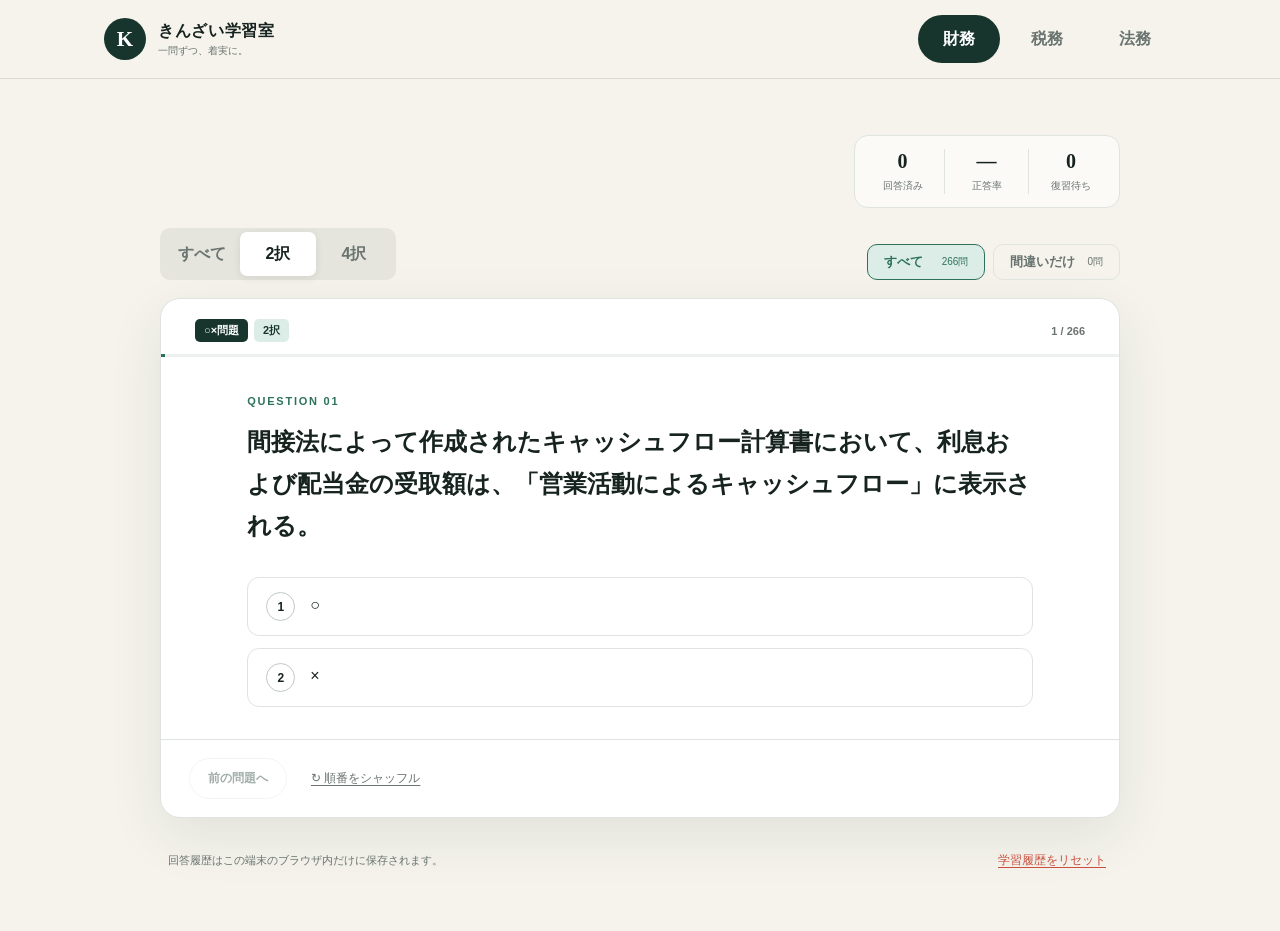
==== quiz.html @ 92961d1e "fix: some improvements" ====
<!doctype html>
<html lang="ja">
<head>
  <meta charset="utf-8">
  <meta name="viewport" content="width=device-width, initial-scale=1, viewport-fit=cover">
  <meta name="theme-color" content="#17352d">
  <meta name="description" content="財務・税務・法務を一問一答で学べる問題演習サイト">
  <title>きんざい学習室</title>
  <link rel="stylesheet" href="docs/styles.css">
</head>
<body>
  <header class="site-header">
    <div class="header-inner">
      <a class="brand" href="index.html" aria-label="トップページに戻る">
        <span class="brand-mark">K</span>
        <span><strong>きんざい学習室</strong><small>一問ずつ、着実に。</small></span>
      </a>
      <nav class="subjects" aria-label="科目を選択">
        <button class="subject active" data-subject="財務">財務</button>
        <button class="subject" data-subject="税務">税務</button>
        <button class="subject" data-subject="法務">法務</button>
      </nav>
    </div>
  </header>

  <main class="page-shell">
    <section class="study-header" aria-label="学習状況">
      <div class="summary" aria-label="学習状況">
        <div><strong id="answered-count">0</strong><span>回答済み</span></div>
        <div><strong id="accuracy">—</strong><span>正答率</span></div>
        <div><strong id="wrong-count">0</strong><span>復習待ち</span></div>
      </div>
    </section>

    <section class="toolbar" aria-label="出題設定">
      <fieldset>
        <legend class="visually-hidden">出題形式</legend>
        <div class="segmented">
          <button class="format" data-format="all" aria-pressed="false">すべて</button>
          <button class="format active" data-format="2" aria-pressed="true">2択</button>
          <button class="format" data-format="4" aria-pressed="false">4択</button>
        </div>
        <select id="format-select" class="format-select" aria-label="出題形式を選択">
          <option value="all">すべて</option>
          <option value="2" selected>2択</option>
          <option value="4">4択</option>
        </select>
      </fieldset>
      <div class="mode-actions">
        <button id="normal-mode" class="mode active" aria-pressed="true"><span>すべて</span><small id="all-total">0問</small></button>
        <button id="review-mode" class="mode" aria-pressed="false"><span>間違いだけ</span><small id="review-total">0問</small></button>
      </div>
    </section>

    <section id="quiz" class="quiz-card" aria-live="polite">
      <div class="quiz-topline">
        <div class="tags"><span id="type-tag" class="tag">○×問題</span><span id="format-tag" class="tag subtle">2択</span></div>
        <span id="progress-text">1 / 1</span>
      </div>
      <div class="progress-track" aria-hidden="true"><span id="progress-bar"></span></div>
      <div class="question-wrap">
        <p id="question-number" class="question-number">QUESTION 01</p>
        <h2 id="question-text"></h2>
        <div id="choices" class="choices" role="group" aria-label="選択肢"></div>
      </div>
      <div id="feedback" class="feedback" hidden>
        <div class="result-row"><p id="result-label" class="result-label"></p><span id="streak-tag" class="streak-tag" hidden></span></div>
        <p id="correct-answer" class="correct-answer"></p>
        <div class="explanation"><span>解説</span><p id="explanation-text"></p></div>
      </div>
      <div class="quiz-footer">
        <div class="footer-left">
          <button id="previous-button" class="secondary-button">前の問題へ</button>
          <button id="copy-question" class="copy-button" type="button" hidden>この問題をコピー</button>
          <button id="shuffle-button" class="text-button">↻ 順番をシャッフル</button>
        </div>
        <button id="next-button" class="primary-button" hidden>次の問題へ</button>
      </div>
    </section>

    <section id="empty-state" class="empty-state" hidden>
      <span class="empty-icon">✓</span>
      <h2>該当する問題はありません</h2>
      <p id="empty-message"></p>
      <button id="back-all" class="primary-button">すべての問題に戻る</button>
    </section>

    <footer class="page-footer">
      <p>回答履歴はこの端末のブラウザ内だけに保存されます。</p>
      <button id="reset-history" class="text-button danger">学習履歴をリセット</button>
    </footer>
  </main>
  <script src="docs/questions.js"></script>
  <script src="docs/app.js"></script>
</body>
</html>
---- docs/styles.css ----
:root{--ink:#17231f;--muted:#69736f;--forest:#17352d;--green:#2e725e;--mint:#dcece6;--cream:#f5f3ec;--paper:#fff;--line:#dfe4e1;--coral:#c9503f;--coral-bg:#fff0ed;--success:#197054;--success-bg:#e8f5ef;--shadow:0 18px 55px rgba(23,53,45,.09)}
*{box-sizing:border-box}html{scroll-behavior:smooth}body{margin:0;background:var(--cream);color:var(--ink);font-family:"Yu Gothic UI","Hiragino Sans",Meiryo,sans-serif;line-height:1.75;-webkit-font-smoothing:antialiased}.site-header{position:sticky;top:0;z-index:10;background:rgba(245,243,236,.94);border-bottom:1px solid rgba(23,53,45,.12);backdrop-filter:blur(12px)}.header-inner{max-width:1120px;margin:auto;min-height:78px;padding:12px 24px;display:flex;align-items:center;justify-content:space-between;gap:28px}.brand{color:inherit;text-decoration:none;display:flex;align-items:center;gap:12px;line-height:1.2}.brand-mark{display:grid;place-items:center;width:42px;height:42px;border-radius:50%;background:var(--forest);color:#fff;font:700 21px Georgia,serif}.brand strong{display:block;font-size:16px;letter-spacing:.04em}.brand small{display:block;color:var(--muted);font-size:10px;margin-top:4px}.subjects{display:flex;gap:6px}.subjects button,.segmented button{border:0;background:transparent;color:var(--muted);font:inherit;font-weight:700;cursor:pointer}.subjects button{padding:10px 25px;border-radius:999px}.subjects button.active{background:var(--forest);color:#fff}.page-shell{width:min(960px,calc(100% - 40px));margin:56px auto 28px}.study-header{display:flex;justify-content:space-between;align-items:end;gap:36px;margin-bottom:32px}.eyebrow{margin:0 0 5px;color:var(--green);font:700 11px/1.4 Arial,sans-serif;letter-spacing:.18em}.study-header h1{margin:0;font-family:"Yu Mincho","Hiragino Mincho ProN",serif;font-size:clamp(28px,4vw,43px);letter-spacing:.04em}.lead{margin:8px 0 0;color:var(--muted);font-size:14px}.summary{display:flex;flex:none;background:rgba(255,255,255,.6);border:1px solid var(--line);border-radius:14px;padding:13px 6px}.summary div{min-width:84px;text-align:center;border-right:1px solid var(--line);line-height:1.25}.summary div:last-child{border:0}.summary strong{display:block;font-size:20px;font-family:Georgia,serif}.summary span{font-size:10px;color:var(--muted)}.toolbar{display:flex;align-items:end;justify-content:space-between;margin-bottom:18px;gap:20px}.toolbar fieldset{border:0;padding:0;margin:0}.toolbar legend{font-size:11px;font-weight:700;color:var(--muted);margin-bottom:6px}.segmented{display:flex;padding:4px;background:#e5e5de;border-radius:10px}.segmented button{min-width:76px;padding:8px 14px;border-radius:7px}.segmented button.active{background:#fff;color:var(--ink);box-shadow:0 2px 8px rgba(0,0,0,.08)}.mode-actions{display:flex;gap:8px}.mode{min-width:118px;border:1px solid var(--line);border-radius:10px;background:transparent;padding:8px 16px;display:flex;align-items:center;justify-content:space-between;gap:12px;color:var(--muted);cursor:pointer}.mode span{font-weight:700}.mode small{font-size:10px}.mode.active{border-color:var(--green);color:var(--green);background:var(--mint)}.quiz-card,.empty-state{background:var(--paper);border:1px solid var(--line);border-radius:20px;box-shadow:var(--shadow);overflow:hidden}.quiz-topline{display:flex;justify-content:space-between;align-items:center;padding:20px 34px 12px;color:var(--muted);font:700 11px Arial,sans-serif}.tags{display:flex;gap:6px}.tag{background:var(--forest);color:#fff;border-radius:5px;padding:4px 9px}.tag.subtle{background:var(--mint);color:var(--forest)}.progress-track{height:3px;background:#edf0ee}.progress-track span{display:block;width:0;height:100%;background:var(--green);transition:width .3s}.question-wrap{padding:38px 9% 32px}.question-number{margin:0 0 14px;color:var(--green);font:700 11px Arial,sans-serif;letter-spacing:.16em}.question-wrap h2{margin:0 0 30px;font-size:clamp(18px,2.5vw,24px);line-height:1.75;white-space:pre-line}.choices{display:grid;gap:12px}.choice{width:100%;min-height:58px;border:1px solid var(--line);border-radius:12px;background:#fff;padding:14px 18px;display:flex;align-items:flex-start;gap:15px;text-align:left;color:var(--ink);font:inherit;line-height:1.6;cursor:pointer;transition:.18s}.choice:hover:not(:disabled){border-color:var(--green);transform:translateY(-1px);box-shadow:0 6px 18px rgba(23,53,45,.07)}.choice:focus-visible,button:focus-visible,a:focus-visible{outline:3px solid #e0a82e;outline-offset:3px}.choice-key{display:grid;place-items:center;flex:0 0 29px;height:29px;border:1px solid #bfc8c4;border-radius:50%;font:700 12px Arial,sans-serif}.choice.correct{border-color:var(--success);background:var(--success-bg)}.choice.wrong{border-color:var(--coral);background:var(--coral-bg)}.choice.correct .choice-key{background:var(--success);border-color:var(--success);color:#fff}.choice.wrong .choice-key{background:var(--coral);border-color:var(--coral);color:#fff}.choice:disabled{cursor:default;color:var(--ink)}.feedback{border-top:1px solid var(--line);padding:27px 9% 30px;background:#fbfcfb}.result-label{margin:0;font-weight:800;font-size:18px}.result-label.correct-text{color:var(--success)}.result-label.wrong-text{color:var(--coral)}.correct-answer{margin:5px 0 19px;font-size:14px;font-weight:700}.explanation{border-left:3px solid var(--green);padding-left:16px}.explanation span{font-size:11px;color:var(--green);font-weight:800}.explanation p{margin:4px 0 0;white-space:pre-line;font-size:14px}.quiz-footer{min-height:78px;border-top:1px solid var(--line);padding:14px 28px;display:flex;align-items:center;justify-content:space-between}.text-button{border:0;background:transparent;color:var(--muted);font:inherit;font-size:12px;text-decoration:underline;text-underline-offset:3px;cursor:pointer}.primary-button{border:0;border-radius:999px;background:var(--forest);color:#fff;padding:13px 23px;font:700 14px inherit;cursor:pointer}.primary-button span{margin-left:12px}.empty-state{text-align:center;padding:70px 24px}.empty-icon{display:grid;place-items:center;width:55px;height:55px;margin:auto;border-radius:50%;background:var(--mint);color:var(--green);font-size:25px}.empty-state h2{margin:18px 0 4px}.empty-state p{color:var(--muted);margin:0 0 22px}.page-footer{display:flex;justify-content:space-between;align-items:center;padding:22px 8px;color:var(--muted);font-size:11px}.danger{color:var(--coral)}
@media(max-width:680px){.header-inner{padding:10px 16px;display:block}.brand{display:none}.subjects{width:100%}.subjects button{flex:1;padding:10px 8px}.page-shell{width:min(100% - 24px,960px);margin-top:26px}.study-header{display:block}.lead{font-size:12px}.summary{margin-top:20px;width:100%}.summary div{flex:1;min-width:0}.toolbar{align-items:stretch}.mode-actions{flex:1}.mode{min-width:0;flex:1;padding:7px 10px;display:block}.mode small{display:block}.quiz-card{border-radius:15px}.quiz-topline{padding:16px 18px 10px}.question-wrap{padding:27px 18px 24px}.question-wrap h2{margin-bottom:23px}.choice{padding:13px 14px;min-height:56px}.feedback{padding:23px 18px}.quiz-footer{padding:12px 16px}.page-footer{display:block;text-align:center}.page-footer p{margin-bottom:6px}}
@media(max-width:390px){.toolbar{display:block}.mode-actions{margin-top:12px}.segmented button{flex:1}.segmented{width:100%}}
@media(prefers-reduced-motion:reduce){*{scroll-behavior:auto!important;transition:none!important}}
.study-header{justify-content:flex-end;align-items:stretch;gap:0;margin-bottom:20px}
.visually-hidden{position:absolute!important;width:1px!important;height:1px!important;padding:0!important;margin:-1px!important;overflow:hidden!important;clip:rect(0,0,0,0)!important;white-space:nowrap!important;border:0!important}.format-select{display:none;width:104px;height:42px;border:1px solid var(--line);border-radius:9px;background:#fff;padding:0 8px;color:var(--ink);font-family:inherit;font-size:14px;font-weight:700}
@media(max-width:680px){.page-shell{margin-top:12px}.study-header{display:block;margin-bottom:10px}.summary{margin-top:0;padding:8px 4px}.toolbar{align-items:end}.toolbar .segmented{display:none}.format-select{display:block}.mode-actions{min-width:0}.mode{white-space:nowrap;display:flex;padding:7px 10px}.mode small{display:inline}.has-answer{padding-bottom:84px}.has-answer #next-button{position:fixed;z-index:30;left:12px;right:12px;bottom:max(12px,env(safe-area-inset-bottom));width:calc(100% - 24px);min-height:54px;box-shadow:0 10px 30px rgba(23,53,45,.28)}.has-answer .quiz-footer{min-height:54px}}
.footer-left{display:flex;align-items:center;gap:18px}.secondary-button{border:1px solid var(--line);border-radius:999px;background:#fff;color:var(--forest);padding:11px 18px;font-family:inherit;font-size:12px;font-weight:700;cursor:pointer}.secondary-button:disabled{opacity:.4;cursor:default}.header-cta{border-radius:999px;background:var(--forest);color:#fff;padding:11px 20px;text-decoration:none;font-size:13px;font-weight:700}.dashboard{max-width:1120px}.dashboard-hero{display:flex;align-items:end;justify-content:space-between;gap:24px;margin-bottom:30px}.dashboard-kicker{margin:0 0 5px;color:var(--green);font:700 11px Arial,sans-serif;letter-spacing:.16em}.dashboard-hero h1{margin:0;font-family:"Yu Mincho","Hiragino Mincho ProN",serif;font-size:clamp(32px,5vw,50px)}.dashboard-hero>div>p:last-child{margin:4px 0 0;color:var(--muted);font-size:14px}.dashboard-start{text-decoration:none}.subject-overview{display:grid;grid-template-columns:repeat(3,1fr);gap:14px;margin-bottom:35px}.overview-card{background:#fff;border:1px solid var(--line);border-radius:16px;padding:22px;box-shadow:0 10px 30px rgba(23,53,45,.05)}.overview-title{display:flex;align-items:center;gap:10px}.overview-title>span{display:grid;place-items:center;width:32px;height:32px;border-radius:50%;background:var(--mint);color:var(--green);font-weight:800}.overview-title h2{margin:0;font-size:17px}.overview-metrics{display:flex;margin:20px 0 16px}.overview-metrics p{flex:1;margin:0;text-align:center;border-right:1px solid var(--line);line-height:1.2}.overview-metrics p:last-child{border:0}.overview-metrics strong,.overview-metrics small{display:block}.overview-metrics strong{font:700 20px Georgia,serif}.overview-metrics small{margin-top:5px;color:var(--muted);font-size:9px}.overview-card>a{display:block;border-top:1px solid var(--line);padding-top:13px;color:var(--green);font-size:12px;font-weight:700;text-align:right;text-decoration:none}.history-section{background:#fff;border:1px solid var(--line);border-radius:18px;padding:27px 30px;box-shadow:var(--shadow)}.section-heading{display:flex;align-items:end;justify-content:space-between;margin-bottom:18px}.section-heading h2{margin:0;font-size:22px}.history-filter{color:var(--muted);font-size:11px}.history-filter select{height:38px;margin-left:8px;border:1px solid var(--line);border-radius:8px;background:#fff;padding:0 26px 0 10px;font-family:inherit}.history-item{display:flex;gap:17px;padding:20px 4px;border-top:1px solid var(--line)}.history-status{flex:0 0 auto;align-self:flex-start;border-radius:999px;padding:4px 10px;font-size:10px;font-weight:800}.history-status.is-correct{color:var(--success);background:var(--success-bg)}.history-status.is-wrong{color:var(--coral);background:var(--coral-bg)}.history-content{min-width:0}.history-meta,.history-detail{margin:0;color:var(--muted);font-size:10px}.history-content h3{margin:5px 0 7px;font-size:14px;line-height:1.65;display:-webkit-box;-webkit-line-clamp:2;-webkit-box-orient:vertical;overflow:hidden}.history-empty{text-align:center;padding:55px 15px;border-top:1px solid var(--line)}.history-empty>span{display:grid;place-items:center;width:48px;height:48px;margin:auto;border-radius:50%;background:var(--mint);color:var(--green);font-weight:800}.history-empty h3{margin:14px 0 3px}.history-empty p{margin:0 0 20px;color:var(--muted);font-size:12px}.history-empty a{text-decoration:none;display:inline-block}
@media(max-width:760px){.subject-overview{grid-template-columns:1fr}.dashboard-hero{align-items:center}.overview-card{padding:17px 18px}.overview-metrics{margin:13px 0}.history-section{padding:21px 16px}.history-item{gap:10px}.dashboard-start{display:none}}
@media(max-width:680px){.site-header .header-inner{display:flex}.site-header .brand{display:flex;flex:0 0 42px}.site-header .brand>span:last-child{display:none}.site-header .subjects{flex:1}.quiz-footer{gap:10px}.footer-left{gap:8px}.footer-left .text-button{display:none}.secondary-button{padding:10px 13px}.dashboard{margin-top:24px}.dashboard-hero{margin-bottom:20px}.dashboard-hero h1{font-size:32px}.dashboard-hero>div>p:last-child{font-size:12px}.section-heading{align-items:center}.history-filter{font-size:0}.history-filter select{margin:0}.history-content h3{-webkit-line-clamp:3}}
.history-content h3 a{color:var(--ink);text-decoration:none}.history-content h3 a:hover{color:var(--green);text-decoration:underline;text-underline-offset:3px}
.copy-button{border:0;background:var(--mint);border-radius:999px;padding:11px 15px;color:var(--green);font-family:inherit;font-size:11px;font-weight:800;white-space:nowrap;cursor:pointer}.copy-button[hidden]{display:none}
.result-row{display:flex;align-items:center;gap:10px;flex-wrap:wrap}.result-row .result-label{margin:0}.streak-tag{display:inline-block;border-radius:999px;background:#fff2c9;color:#8a5b00;padding:4px 10px;font-size:11px;font-weight:800}.streak-tag[hidden]{display:none}
.history-status{flex:0 0 56px;width:56px;padding-left:6px;padding-right:6px;text-align:center}
.history-item{color:var(--ink);text-decoration:none;cursor:pointer;transition:background-color .18s}.history-item:hover{background:var(--cream)}.history-item:focus-visible{outline:3px solid #e0a82e;outline-offset:2px}
.history-filters{display:flex;align-items:center;gap:12px}
@media(max-width:680px){.section-heading{align-items:flex-end;gap:12px}.history-filters{display:grid;gap:6px}.history-filter{display:flex;align-items:center;justify-content:flex-end}.history-filter select{max-width:150px}}
.filter-button{position:relative;display:flex;align-items:center;gap:8px;border:1px solid var(--line);border-radius:999px;background:#fff;padding:10px 15px;color:var(--forest);font-family:inherit;font-size:12px;font-weight:700;cursor:pointer}.filter-button.active{border-color:var(--green);background:var(--mint)}.filter-icon{display:grid;gap:3px;width:16px}.filter-icon i{display:block;height:1px;background:currentColor;position:relative}.filter-icon i:nth-child(1){width:16px}.filter-icon i:nth-child(2){width:11px}.filter-icon i:nth-child(3){width:6px}.filter-badge{position:absolute;top:3px;right:5px;width:7px;height:7px;border-radius:50%;background:var(--coral)}.filter-dialog{width:min(420px,calc(100% - 32px));border:0;border-radius:18px;padding:0;color:var(--ink);box-shadow:0 25px 80px rgba(0,0,0,.25)}.filter-dialog::backdrop{background:rgba(10,25,20,.52);backdrop-filter:blur(3px)}.filter-dialog form{padding:27px}.dialog-heading{display:flex;align-items:flex-start;justify-content:space-between;margin-bottom:23px}.dialog-heading h2{margin:0;font-size:21px}.dialog-close{border:0;background:var(--cream);width:36px;height:36px;border-radius:50%;color:var(--muted);font-size:20px;cursor:pointer}.dialog-field{display:block;margin-top:16px;color:var(--muted);font-size:12px;font-weight:700}.dialog-field select{display:block;width:100%;height:48px;margin-top:6px;border:1px solid var(--line);border-radius:10px;background:#fff;padding:0 12px;color:var(--ink);font-family:inherit;font-size:14px}.dialog-apply{width:100%;margin-top:25px;min-height:49px}.filter-badge[hidden]{display:none}
@media(max-width:680px){.history-filters{display:none}.filter-dialog{width:100%;max-width:none;margin:auto 0 0;border-radius:20px 20px 0 0}.filter-dialog form{padding:25px 20px max(25px,env(safe-area-inset-bottom))}.filter-button{padding:9px 13px}}
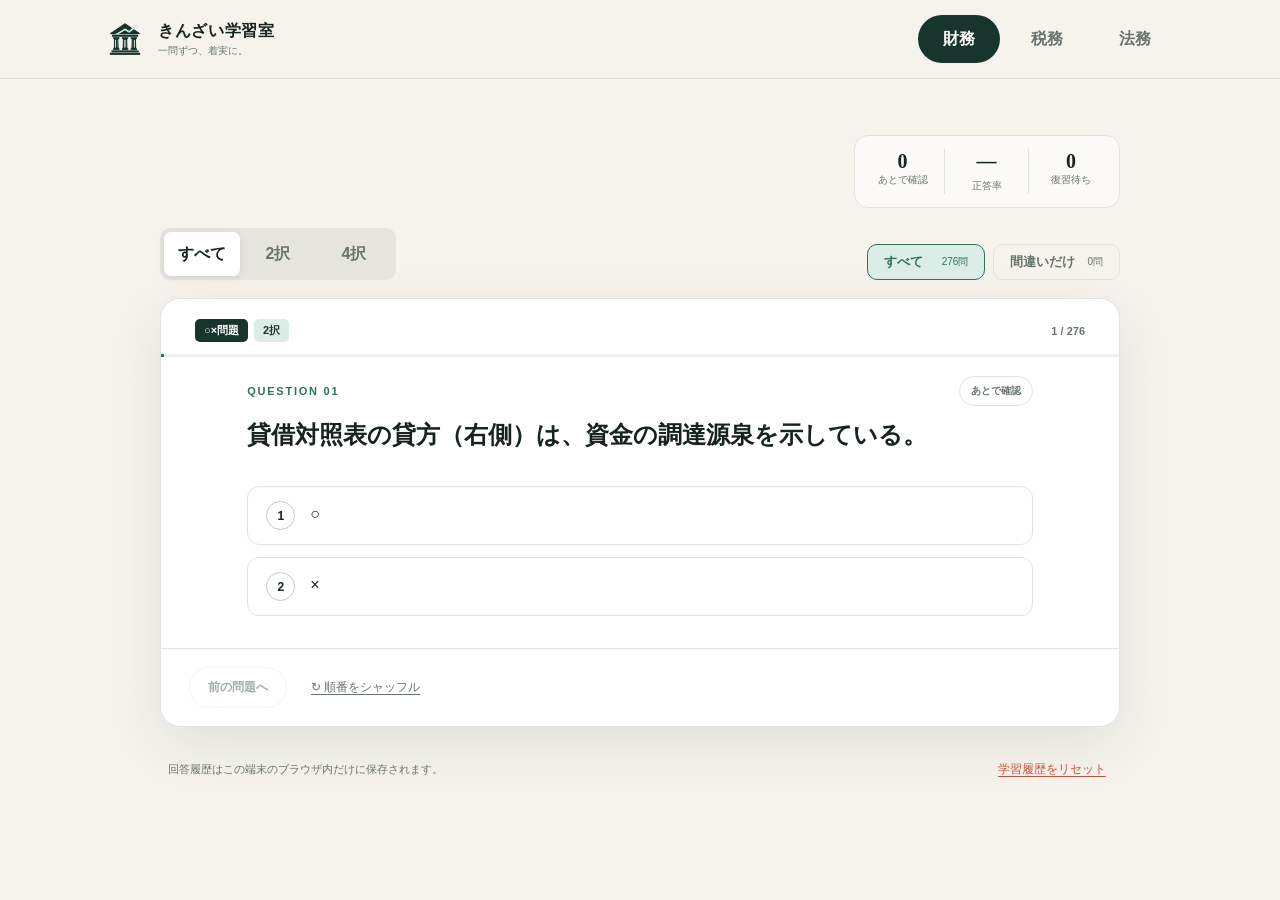
==== commit 95311936: "fix: magical improvements" ====
--- a/quiz.html
+++ b/quiz.html
@@ -12,7 +12,7 @@
   <header class="site-header">
     <div class="header-inner">
       <a class="brand" href="index.html" aria-label="トップページに戻る">
-        <span class="brand-mark">K</span>
+        <img class="brand-icon" src="docs/assets/finance-icon.png" alt="">
         <span><strong>きんざい学習室</strong><small>一問ずつ、着実に。</small></span>
       </a>
       <nav class="subjects" aria-label="科目を選択">
@@ -26,9 +26,9 @@
   <main class="page-shell">
     <section class="study-header" aria-label="学習状況">
       <div class="summary" aria-label="学習状況">
-        <div><strong id="answered-count">0</strong><span>回答済み</span></div>
+        <a class="summary-stat" href="index.html?tab=answered&amp;result=check-later" aria-label="あとで確認に登録した解答済み問題を表示"><strong id="answered-count">0</strong><span>あとで確認</span></a>
         <div><strong id="accuracy">—</strong><span>正答率</span></div>
-        <div><strong id="wrong-count">0</strong><span>復習待ち</span></div>
+        <a class="summary-stat summary-stat-last" href="index.html?tab=answered&amp;result=still-wrong" aria-label="現在も不正解の問題をすべて表示"><strong id="wrong-count">0</strong><span>復習待ち</span></a>
       </div>
     </section>
 
@@ -36,13 +36,13 @@
       <fieldset>
         <legend class="visually-hidden">出題形式</legend>
         <div class="segmented">
-          <button class="format" data-format="all" aria-pressed="false">すべて</button>
-          <button class="format active" data-format="2" aria-pressed="true">2択</button>
+          <button class="format active" data-format="all" aria-pressed="true">すべて</button>
+          <button class="format" data-format="2" aria-pressed="false">2択</button>
           <button class="format" data-format="4" aria-pressed="false">4択</button>
         </div>
         <select id="format-select" class="format-select" aria-label="出題形式を選択">
-          <option value="all">すべて</option>
-          <option value="2" selected>2択</option>
+          <option value="all" selected>すべて</option>
+          <option value="2">2択</option>
           <option value="4">4択</option>
         </select>
       </fieldset>
@@ -59,7 +59,7 @@
       </div>
       <div class="progress-track" aria-hidden="true"><span id="progress-bar"></span></div>
       <div class="question-wrap">
-        <p id="question-number" class="question-number">QUESTION 01</p>
+        <div class="question-heading-row"><p id="question-number" class="question-number">QUESTION 01</p><button id="check-later" class="check-later" type="button" aria-pressed="false">あとで確認</button></div>
         <h2 id="question-text"></h2>
         <div id="choices" class="choices" role="group" aria-label="選択肢"></div>
       </div>
@@ -72,6 +72,7 @@
         <div class="footer-left">
           <button id="previous-button" class="secondary-button">前の問題へ</button>
           <button id="copy-question" class="copy-button" type="button" hidden>この問題をコピー</button>
+          <button id="open-chatgpt" class="chatgpt-button" type="button" hidden>コピーしてChatGPTへ移動</button>
           <button id="shuffle-button" class="text-button">↻ 順番をシャッフル</button>
         </div>
         <button id="next-button" class="primary-button" hidden>次の問題へ</button>
--- a/docs/styles.css
+++ b/docs/styles.css
@@ -11,7 +11,19 @@
 @media(max-width:680px){.site-header .header-inner{display:flex}.site-header .brand{display:flex;flex:0 0 42px}.site-header .brand>span:last-child{display:none}.site-header .subjects{flex:1}.quiz-footer{gap:10px}.footer-left{gap:8px}.footer-left .text-button{display:none}.secondary-button{padding:10px 13px}.dashboard{margin-top:24px}.dashboard-hero{margin-bottom:20px}.dashboard-hero h1{font-size:32px}.dashboard-hero>div>p:last-child{font-size:12px}.section-heading{align-items:center}.history-filter{font-size:0}.history-filter select{margin:0}.history-content h3{-webkit-line-clamp:3}}
 .history-content h3 a{color:var(--ink);text-decoration:none}.history-content h3 a:hover{color:var(--green);text-decoration:underline;text-underline-offset:3px}
 .copy-button{border:0;background:var(--mint);border-radius:999px;padding:11px 15px;color:var(--green);font-family:inherit;font-size:11px;font-weight:800;white-space:nowrap;cursor:pointer}.copy-button[hidden]{display:none}
+.chatgpt-button{border:1px solid var(--forest);background:var(--forest);border-radius:999px;padding:9px 14px;color:#fff;text-decoration:none;font-family:inherit;font-size:11px;font-weight:800;white-space:nowrap;cursor:pointer}.chatgpt-button[hidden]{display:none}
+@media(max-width:680px){.footer-left:has(.chatgpt-button:not([hidden])){flex-wrap:wrap}.chatgpt-button{order:3}.copy-button{padding-left:12px;padding-right:12px}}
 .result-row{display:flex;align-items:center;gap:10px;flex-wrap:wrap}.result-row .result-label{margin:0}.streak-tag{display:inline-block;border-radius:999px;background:#fff2c9;color:#8a5b00;padding:4px 10px;font-size:11px;font-weight:800}.streak-tag[hidden]{display:none}
+.brand-icon{display:block;width:42px;height:42px;object-fit:contain;flex:0 0 42px}
+.summary-stat{min-width:84px;text-align:center;line-height:1.25;color:var(--ink);text-decoration:none}.summary-stat strong,.summary-stat span{display:block}.summary-stat span{font-size:10px;color:var(--muted)}.summary-stat:hover{color:var(--green)}.summary>.summary-stat{border-right:0}
+@media(max-width:680px){.summary-stat{flex:1;min-width:0}}
+.dashboard-tabs{display:flex;gap:4px;width:max-content;margin-bottom:18px;padding:4px;border-radius:11px;background:#e5e5de}.dashboard-tab{border:0;border-radius:8px;background:transparent;padding:10px 22px;color:var(--muted);font-family:inherit;font-size:13px;font-weight:800;cursor:pointer}.dashboard-tab.active{background:#fff;color:var(--forest);box-shadow:0 2px 8px rgba(0,0,0,.08)}.dashboard-panel[hidden]{display:none!important}
+@media(max-width:680px){.dashboard-tabs{width:100%}.dashboard-tab{flex:1;padding-left:8px;padding-right:8px}}
+.overview-metrics .overview-review{flex:1;margin:0;text-align:center;line-height:1.2;color:var(--ink);text-decoration:none}.overview-review strong,.overview-review small{display:block}.overview-review strong{font:700 20px Georgia,serif}.overview-review small{margin-top:5px;color:var(--muted);font-size:9px}.overview-review:hover strong{color:var(--green)}
+.question-heading-row{display:flex;align-items:center;justify-content:space-between;gap:16px;margin-bottom:14px}.question-heading-row .question-number{margin:0}.check-later{flex:none;border:1px solid var(--line);border-radius:999px;background:#fff;padding:7px 11px;color:var(--muted);font-family:inherit;font-size:10px;font-weight:700;cursor:pointer}.check-later.active{border-color:#c68a18;background:#fff2c9;color:#795400}
+.question-wrap{padding-top:19px}.question-heading-row{margin-bottom:8px}
+@media(max-width:680px){.question-wrap{padding-top:14px}.question-heading-row{margin-bottom:7px}}
+.summary>.summary-stat{border-right:1px solid var(--line)}.summary>.summary-stat-last{border-right:0}
 .history-status{flex:0 0 56px;width:56px;padding-left:6px;padding-right:6px;text-align:center}
 .history-item{color:var(--ink);text-decoration:none;cursor:pointer;transition:background-color .18s}.history-item:hover{background:var(--cream)}.history-item:focus-visible{outline:3px solid #e0a82e;outline-offset:2px}
 .history-filters{display:flex;align-items:center;gap:12px}
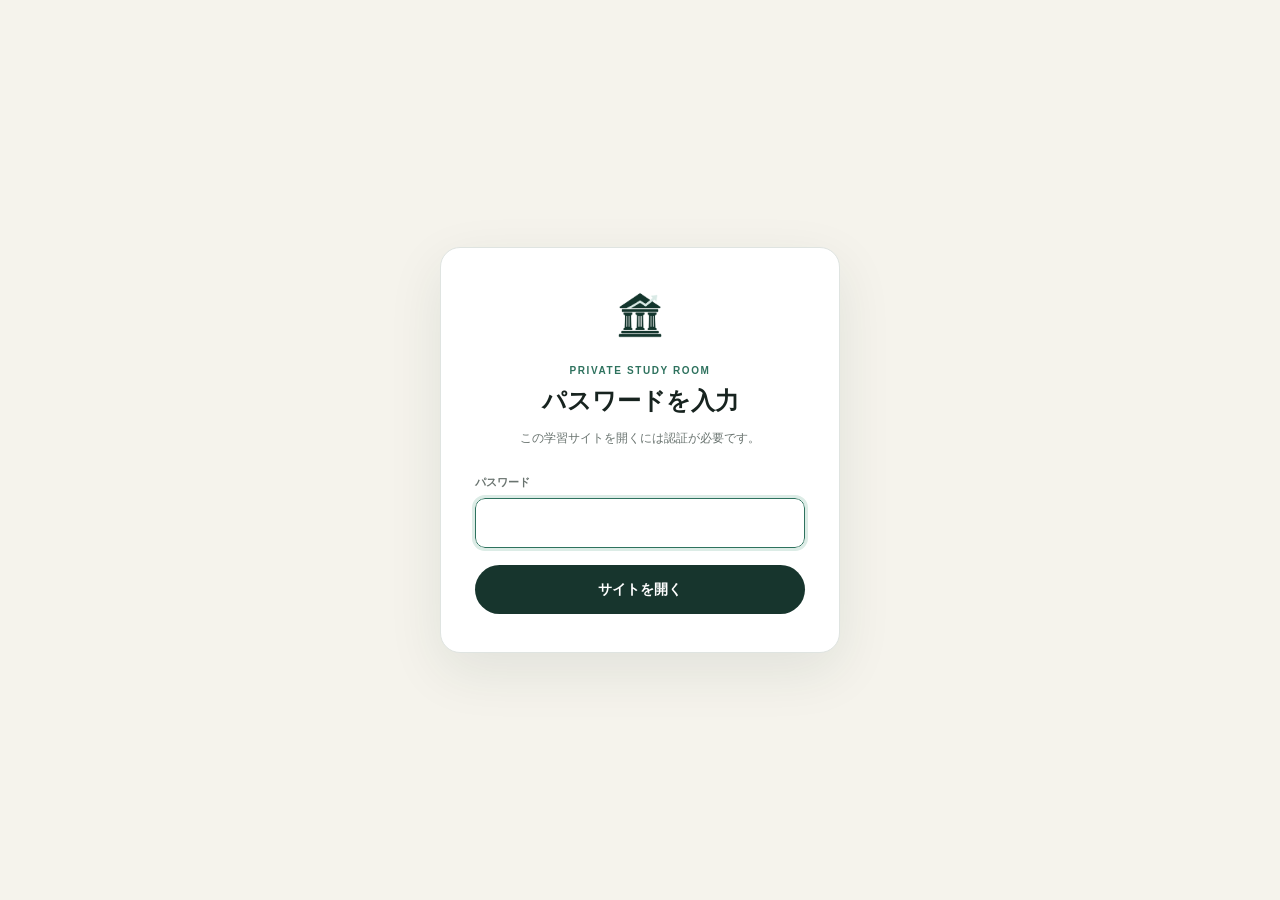
==== commit acf42cc2: "fix: awesome improvements" ====
--- a/quiz.html
+++ b/quiz.html
@@ -1,12 +1,14 @@
 <!doctype html>
-<html lang="ja">
+<html lang="ja" class="auth-pending">
 <head>
   <meta charset="utf-8">
   <meta name="viewport" content="width=device-width, initial-scale=1, viewport-fit=cover">
   <meta name="theme-color" content="#17352d">
   <meta name="description" content="財務・税務・法務を一問一答で学べる問題演習サイト">
   <title>きんざい学習室</title>
+  <style>html.auth-pending body{visibility:hidden}</style>
   <link rel="stylesheet" href="docs/styles.css">
+  <script src="docs/auth.js" defer></script>
 </head>
 <body>
   <header class="site-header">
@@ -26,7 +28,7 @@
   <main class="page-shell">
     <section class="study-header" aria-label="学習状況">
       <div class="summary" aria-label="学習状況">
-        <a class="summary-stat" href="index.html?tab=answered&amp;result=check-later" aria-label="あとで確認に登録した解答済み問題を表示"><strong id="answered-count">0</strong><span>あとで確認</span></a>
+        <a class="summary-stat" href="index.html?later=open" aria-label="あとで確認リストを開く"><strong id="answered-count">0</strong><span>あとで確認</span></a>
         <div><strong id="accuracy">—</strong><span>正答率</span></div>
         <a class="summary-stat summary-stat-last" href="index.html?tab=answered&amp;result=still-wrong" aria-label="現在も不正解の問題をすべて表示"><strong id="wrong-count">0</strong><span>復習待ち</span></a>
       </div>
--- a/docs/styles.css
+++ b/docs/styles.css
@@ -24,6 +24,12 @@
 .question-wrap{padding-top:19px}.question-heading-row{margin-bottom:8px}
 @media(max-width:680px){.question-wrap{padding-top:14px}.question-heading-row{margin-bottom:7px}}
 .summary>.summary-stat{border-right:1px solid var(--line)}.summary>.summary-stat-last{border-right:0}
+.later-section{background:#fff;border:1px solid var(--line);border-radius:16px;box-shadow:0 10px 30px rgba(23,53,45,.05);overflow:hidden}.later-section summary{display:flex;align-items:center;justify-content:space-between;padding:18px 22px;list-style:none;color:var(--forest);font-size:14px;font-weight:800;cursor:pointer}.later-section summary::-webkit-details-marker{display:none}.later-section summary strong{font:700 20px Georgia,serif}.later-section summary i{display:inline-block;margin-left:8px;font-style:normal;transition:transform .2s}.later-section[open] summary i{transform:rotate(180deg)}.later-list{border-top:1px solid var(--line)}.later-item{display:flex;align-items:flex-start;gap:13px;padding:16px 22px;border-bottom:1px solid var(--line);color:var(--ink);text-decoration:none}.later-item:last-child{border-bottom:0}.later-item:hover{background:var(--cream)}.later-item>div{min-width:0}.later-item p{margin:0;color:var(--muted);font-size:10px}.later-item h3{margin:4px 0 0;font-size:13px;line-height:1.6;display:-webkit-box;-webkit-line-clamp:2;-webkit-box-orient:vertical;overflow:hidden}.later-status{flex:0 0 48px;border-radius:999px;background:#fff2c9;color:#795400;padding:4px 6px;text-align:center;font-size:9px;font-weight:800}.later-status.answered{background:var(--mint);color:var(--green)}.later-empty{border-top:1px solid var(--line);padding:28px;text-align:center;color:var(--muted);font-size:12px}.later-empty[hidden]{display:none}
+@media(max-width:680px){.later-section summary{padding:15px 17px}.later-item{padding:14px 16px}}
+.later-section{scroll-margin-top:92px}
+html.auth-locked body> :not(.auth-gate){display:none!important}.auth-gate{min-height:100vh;min-height:100dvh;display:grid;place-items:center;padding:24px;background:var(--cream)}.auth-card{width:min(400px,100%);padding:38px 34px;background:#fff;border:1px solid var(--line);border-radius:20px;box-shadow:var(--shadow);text-align:center}.auth-card>img{width:58px;height:58px;object-fit:contain}.auth-kicker{margin:12px 0 4px;color:var(--green);font:700 10px Arial,sans-serif;letter-spacing:.16em}.auth-card h1{margin:0;font-size:24px}.auth-lead{margin:6px 0 24px;color:var(--muted);font-size:12px}.auth-card form{text-align:left}.auth-card label{display:block;margin-bottom:6px;color:var(--muted);font-size:11px;font-weight:700}.auth-card input{width:100%;height:50px;border:1px solid var(--line);border-radius:10px;padding:0 13px;font-family:inherit;font-size:18px;letter-spacing:.12em}.auth-card input:focus{border-color:var(--green);outline:3px solid var(--mint)}.auth-error{margin:7px 0 0;color:var(--coral);font-size:11px}.auth-error[hidden]{display:none}.auth-card button{width:100%;min-height:49px;margin-top:17px;border:0;border-radius:999px;background:var(--forest);color:#fff;font-family:inherit;font-size:14px;font-weight:800;cursor:pointer}.auth-card button:disabled{opacity:.6}
+@media(max-width:480px){.auth-gate{padding:16px}.auth-card{padding:31px 22px}}
+.auth-unlock{position:fixed;z-index:2;left:0;bottom:0;width:52px;height:52px;border:0;background:transparent;opacity:0;cursor:default}
 .history-status{flex:0 0 56px;width:56px;padding-left:6px;padding-right:6px;text-align:center}
 .history-item{color:var(--ink);text-decoration:none;cursor:pointer;transition:background-color .18s}.history-item:hover{background:var(--cream)}.history-item:focus-visible{outline:3px solid #e0a82e;outline-offset:2px}
 .history-filters{display:flex;align-items:center;gap:12px}
